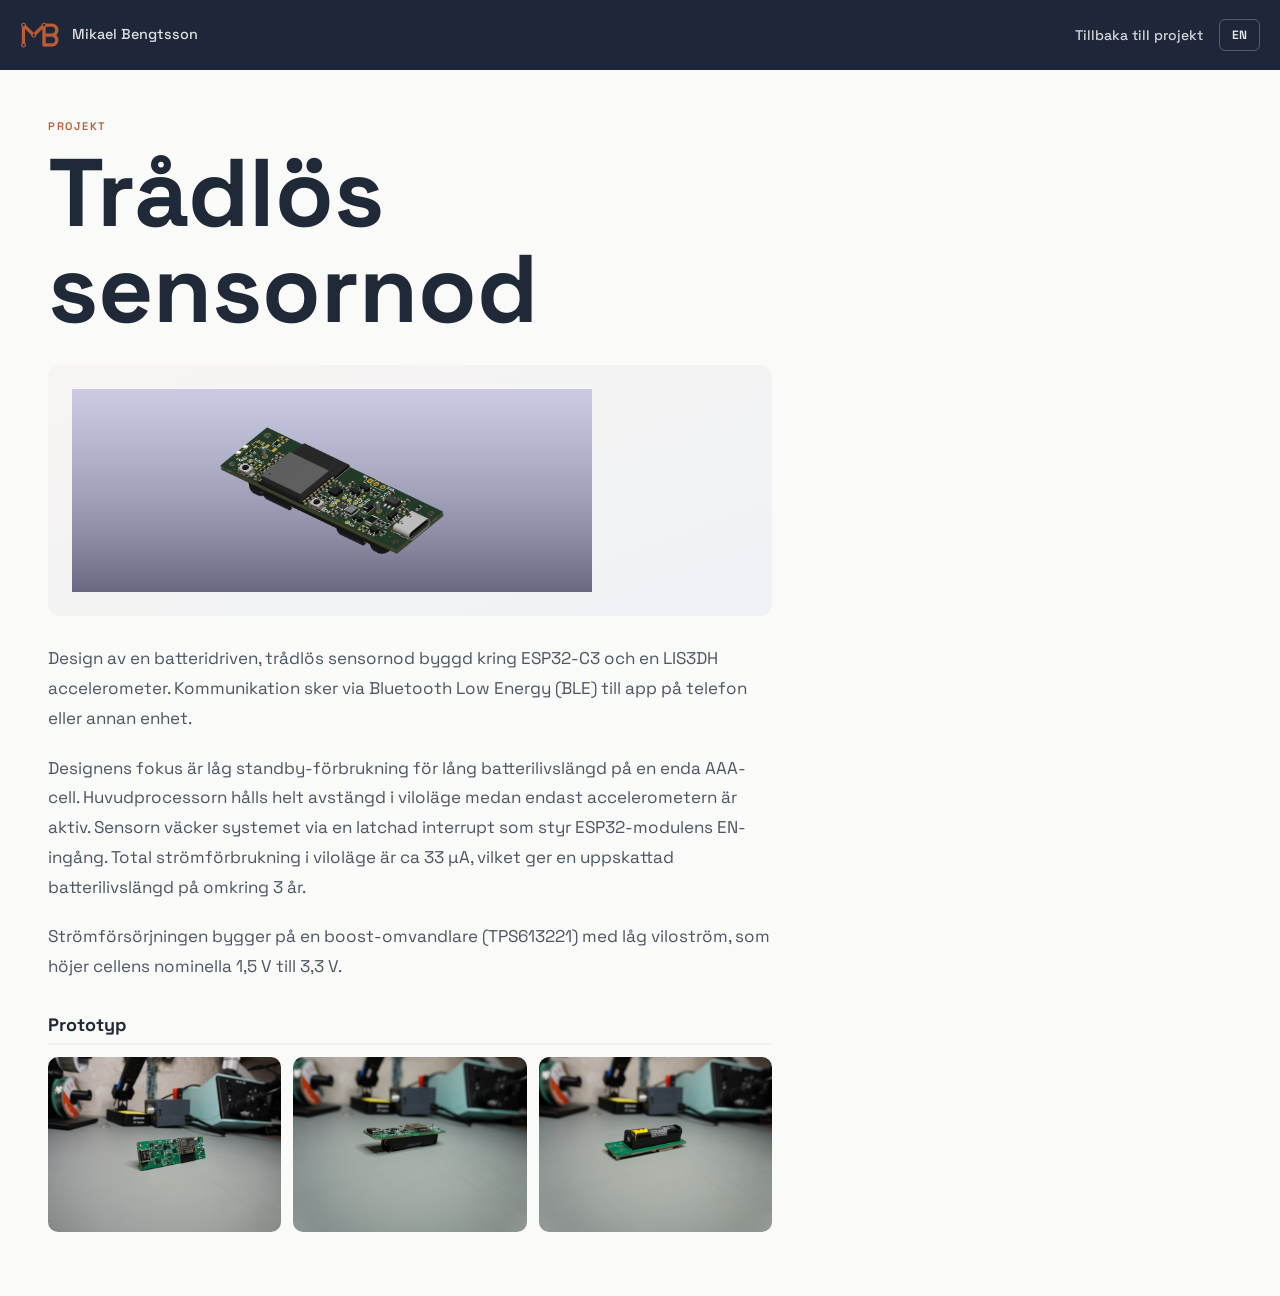
==== projects/bouncy.html @ 78fda026 "add sensor node to project" ====
<!DOCTYPE html>
<html lang="sv">
<head>
  <meta charset="utf-8" />
  <meta name="viewport" content="width=device-width, initial-scale=1, shrink-to-fit=no" />
  <meta name="description" content="Trådlös BLE-sensornod med ESP32-C3 — låg viloström och lång batteritid på AAA-cell." />
  <title>Trådlös sensornod — Projekt | Mikael Bengtsson Elektrotekniska AB</title>
  <link rel="icon" type="image/x-icon" href="../assets/img/favicon.ico" />
  <script src="https://use.fontawesome.com/releases/v6.3.0/js/all.js" crossorigin="anonymous"></script>
  <link href="https://fonts.googleapis.com/css2?family=Space+Grotesk:wght@300;400;500;600;700&display=swap" rel="stylesheet" />
  <link href="../css/styles.css" rel="stylesheet" />
  <style>
    *, body, p, a, button { font-family: 'Space Grotesk', -apple-system, BlinkMacSystemFont, 'Segoe UI', sans-serif !important; }
    h1, h2, h3 { font-family: 'Space Grotesk', sans-serif !important; text-transform: none !important; font-weight: 700 !important; color: #1f2937 !important; }
    body.project-detail-page {
      background: #fafaf9; color: #4b5563; margin: 0;
      padding-top: 70px !important;
      padding-left: 0 !important;
      text-align: left;
    }
    .project-topnav {
      position: fixed; top: 0; left: 0; right: 0; z-index: 1031;
      background: #1e2739; min-height: 70px;
      display: flex; align-items: center; justify-content: space-between;
      padding: 0 1.25rem;
    }
    .project-topnav-brand {
      display: flex; align-items: center; gap: 12px;
      color: #fff; text-decoration: none !important;
    }
    .project-topnav-brand img { width: 40px; height: 40px; object-fit: contain; }
    .project-topnav-brand span { font-size: 0.9rem; font-weight: 500; color: rgba(255,255,255,0.85); }
    .project-topnav-actions { display: flex; align-items: center; gap: 16px; }
    .project-back-link {
      color: rgba(255,255,255,0.8) !important;
      font-size: 0.875rem; font-weight: 500;
      text-decoration: none !important;
    }
    .project-back-link:hover { color: #fff !important; }
    .project-back-link i { margin-right: 6px; }
    .lang-btn {
      background: transparent; border: 1px solid rgba(255,255,255,0.25);
      color: rgba(255,255,255,0.9); font-size: 0.75rem; font-weight: 600;
      padding: 6px 12px; border-radius: 6px; cursor: pointer;
    }
    .lang-btn:hover { border-color: #bd5d38; color: #bd5d38; }
    .project-page {
      max-width: 820px;
      margin: 0;
      padding: 3rem 3rem 4rem;
      text-align: left;
    }
    @media (max-width: 768px) { .project-page { padding: 2.5rem 1.5rem 3rem; } }
    @media (max-width: 480px) { .project-page { padding: 2rem 1rem 3rem; } }
    .project-eyebrow {
      font-size: 11px; font-weight: 600; letter-spacing: 0.14em;
      text-transform: uppercase; color: #bd5d38; margin-bottom: 10px;
    }
    .project-hero-img {
      background: linear-gradient(160deg, #f8f4f2 0%, #eef2f6 100%);
      border-radius: 12px; padding: 24px; margin: 28px 0;
      display: flex;
      justify-content: flex-start;
      align-items: center;
    }
    .project-hero-img img {
      max-width: min(100%, 520px);
      max-height: 280px;
      object-fit: contain;
      display: block;
    }
    .project-body p { font-size: 1.0625rem; line-height: 1.75; margin-bottom: 1.25rem; }
    .project-section-title {
      font-size: 1.125rem !important; margin: 2rem 0 0.75rem !important;
      padding-bottom: 0.5rem; border-bottom: 2px solid #f3f4f6;
    }
    .project-photo-grid {
      display: grid;
      grid-template-columns: repeat(3, 1fr);
      gap: 12px;
      margin-top: 12px;
    }
    @media (max-width: 640px) {
      .project-photo-grid { grid-template-columns: 1fr; }
    }
    .project-photo-grid figure { margin: 0; }
    .project-photo-thumb {
      display: block;
      width: 100%;
      padding: 0;
      border: none;
      border-radius: 10px;
      overflow: hidden;
      background: #eef2f6;
      cursor: zoom-in;
      transition: box-shadow 0.18s ease, transform 0.18s ease;
    }
    .project-photo-thumb:hover {
      box-shadow: 0 8px 20px rgba(0,0,0,0.12);
      transform: translateY(-2px);
    }
    .project-photo-thumb img {
      width: 100%;
      aspect-ratio: 4 / 3;
      object-fit: cover;
      display: block;
    }
    .photo-lightbox {
      position: fixed;
      inset: 0;
      z-index: 2000;
      display: flex;
      align-items: center;
      justify-content: center;
      padding: 2rem;
      background: rgba(15, 20, 30, 0.92);
      opacity: 0;
      visibility: hidden;
      transition: opacity 0.2s ease, visibility 0.2s ease;
    }
    .photo-lightbox.is-open {
      opacity: 1;
      visibility: visible;
    }
    .photo-lightbox img {
      max-width: min(100%, 1100px);
      max-height: calc(100vh - 4rem);
      object-fit: contain;
      border-radius: 6px;
      box-shadow: 0 16px 48px rgba(0,0,0,0.35);
    }
    .photo-lightbox-close {
      position: absolute;
      top: 1rem;
      right: 1.25rem;
      width: 44px;
      height: 44px;
      border: none;
      border-radius: 50%;
      background: rgba(255,255,255,0.12);
      color: #fff;
      font-size: 1.75rem;
      line-height: 1;
      cursor: pointer;
      transition: background 0.18s ease;
    }
    .photo-lightbox-close:hover { background: rgba(255,255,255,0.22); }
    body.lightbox-open { overflow: hidden; }
  </style>
</head>
<body class="project-detail-page">

  <header class="project-topnav">
    <a href="../index.html" class="project-topnav-brand">
      <img src="../assets/img/mb_logo.png" alt="MB Logo">
      <span>Mikael Bengtsson</span>
    </a>
    <div class="project-topnav-actions">
      <a href="../index.html#interests" class="project-back-link">
        <i class="fas fa-arrow-left"></i>
        <span data-lang-sv="Tillbaka till projekt" data-lang-en="Back to projects">Tillbaka till projekt</span>
      </a>
      <button type="button" class="lang-btn" id="langToggle" onclick="toggleLanguage()">EN</button>
    </div>
  </header>

  <main class="project-page">
    <div class="project-eyebrow" data-lang-sv="Projekt" data-lang-en="Project">Projekt</div>
    <h1 data-lang-sv="Trådlös sensornod" data-lang-en="Wireless sensor node">Trådlös sensornod</h1>

    <div class="project-hero-img">
      <img src="../assets/img/projects/bouncy/EA-0002.png" alt="Kretskortsrendering EA-0002">
    </div>

    <div class="project-body">
      <p data-lang-sv="Design av en batteridriven, trådlös sensornod byggd kring ESP32-C3 och en LIS3DH accelerometer. Kommunikation sker via Bluetooth Low Energy (BLE) till app på telefon eller annan enhet."
         data-lang-en="Design of a battery-powered wireless sensor node built around ESP32-C3 and an LIS3DH accelerometer. Communication is via Bluetooth Low Energy (BLE) to an app on a phone or other device.">
        Design av en batteridriven, trådlös sensornod byggd kring ESP32-C3 och en LIS3DH accelerometer. Kommunikation sker via Bluetooth Low Energy (BLE) till app på telefon eller annan enhet.
      </p>
      <p data-lang-sv="Designens fokus är låg standby-förbrukning för lång batterilivslängd på en enda AAA-cell. Huvudprocessorn hålls helt avstängd i viloläge medan endast accelerometern är aktiv. Sensorn väcker systemet via en latchad interrupt som styr ESP32-modulens EN-ingång. Total strömförbrukning i viloläge är ca 33 µA, vilket ger en uppskattad batterilivslängd på omkring 3 år."
         data-lang-en="The design focus is low standby consumption for long battery life on a single AAA cell. The main processor is fully powered off in sleep while only the accelerometer is active. The sensor wakes the system via a latched interrupt that controls the ESP32 module's EN input. Total idle current is approximately 33 µA, giving an estimated battery life of around 3 years.">
        Designens fokus är låg standby-förbrukning för lång batterilivslängd på en enda AAA-cell. Huvudprocessorn hålls helt avstängd i viloläge medan endast accelerometern är aktiv. Sensorn väcker systemet via en latchad interrupt som styr ESP32-modulens EN-ingång. Total strömförbrukning i viloläge är ca 33 µA, vilket ger en uppskattad batterilivslängd på omkring 3 år.
      </p>
      <p data-lang-sv="Strömförsörjningen bygger på en boost-omvandlare (TPS613221) med låg viloström, som höjer cellens nominella 1,5 V till 3,3 V."
         data-lang-en="The power supply uses a low-quiescent boost converter (TPS613221) that steps the cell's nominal 1.5 V up to 3.3 V.">
        Strömförsörjningen bygger på en boost-omvandlare (TPS613221) med låg viloström, som höjer cellens nominella 1,5 V till 3,3 V.
      </p>
    </div>

    <h2 class="project-section-title" data-lang-sv="Prototyp" data-lang-en="Prototype">Prototyp</h2>
    <div class="project-photo-grid">
      <figure>
        <button type="button" class="project-photo-thumb" data-full-src="../assets/img/projects/bouncy/DSC00104.JPG" aria-label="Förstora bild 1">
          <img src="../assets/img/projects/bouncy/DSC00104.JPG" alt="Prototyp av sensornod">
        </button>
      </figure>
      <figure>
        <button type="button" class="project-photo-thumb" data-full-src="../assets/img/projects/bouncy/DSC00110.JPG" aria-label="Förstora bild 2">
          <img src="../assets/img/projects/bouncy/DSC00110.JPG" alt="Prototyp av sensornod">
        </button>
      </figure>
      <figure>
        <button type="button" class="project-photo-thumb" data-full-src="../assets/img/projects/bouncy/DSC00111.JPG" aria-label="Förstora bild 3">
          <img src="../assets/img/projects/bouncy/DSC00111.JPG" alt="Prototyp av sensornod">
        </button>
      </figure>
    </div>
  </main>

  <div id="photoLightbox" class="photo-lightbox" role="dialog" aria-modal="true" aria-hidden="true">
    <button type="button" class="photo-lightbox-close" id="photoLightboxClose" aria-label="Stäng">&times;</button>
    <img src="" alt="" id="photoLightboxImg">
  </div>

  <script>
    function setLanguage(lang) {
      localStorage.setItem('selectedLanguage', lang);
      document.getElementById('langToggle').textContent = lang === 'sv' ? 'EN' : 'SE';
      document.querySelectorAll('[data-lang-en], [data-lang-sv]').forEach(el => {
        const text = lang === 'en' ? el.getAttribute('data-lang-en') : el.getAttribute('data-lang-sv');
        if (!text) return;
        if (text.includes('<')) { el.innerHTML = text; } else { el.textContent = text; }
      });
    }
    function toggleLanguage() {
      const next = (localStorage.getItem('selectedLanguage') || 'sv') === 'sv' ? 'en' : 'sv';
      setLanguage(next);
    }
    function openPhotoLightbox(src, alt) {
      const lightbox = document.getElementById('photoLightbox');
      const img = document.getElementById('photoLightboxImg');
      img.src = src;
      img.alt = alt;
      lightbox.classList.add('is-open');
      lightbox.setAttribute('aria-hidden', 'false');
      document.body.classList.add('lightbox-open');
    }
    function closePhotoLightbox() {
      const lightbox = document.getElementById('photoLightbox');
      lightbox.classList.remove('is-open');
      lightbox.setAttribute('aria-hidden', 'true');
      document.body.classList.remove('lightbox-open');
      document.getElementById('photoLightboxImg').src = '';
    }

    document.addEventListener('DOMContentLoaded', () => {
      setLanguage(localStorage.getItem('selectedLanguage') || 'sv');

      document.querySelectorAll('.project-photo-thumb').forEach(btn => {
        btn.addEventListener('click', () => {
          const img = btn.querySelector('img');
          openPhotoLightbox(btn.dataset.fullSrc, img.alt);
        });
      });
      document.getElementById('photoLightboxClose').addEventListener('click', closePhotoLightbox);
      document.getElementById('photoLightbox').addEventListener('click', e => {
        if (e.target.id === 'photoLightbox') closePhotoLightbox();
      });
      document.addEventListener('keydown', e => {
        if (e.key === 'Escape') closePhotoLightbox();
      });
    });
  </script>
</body>
</html>
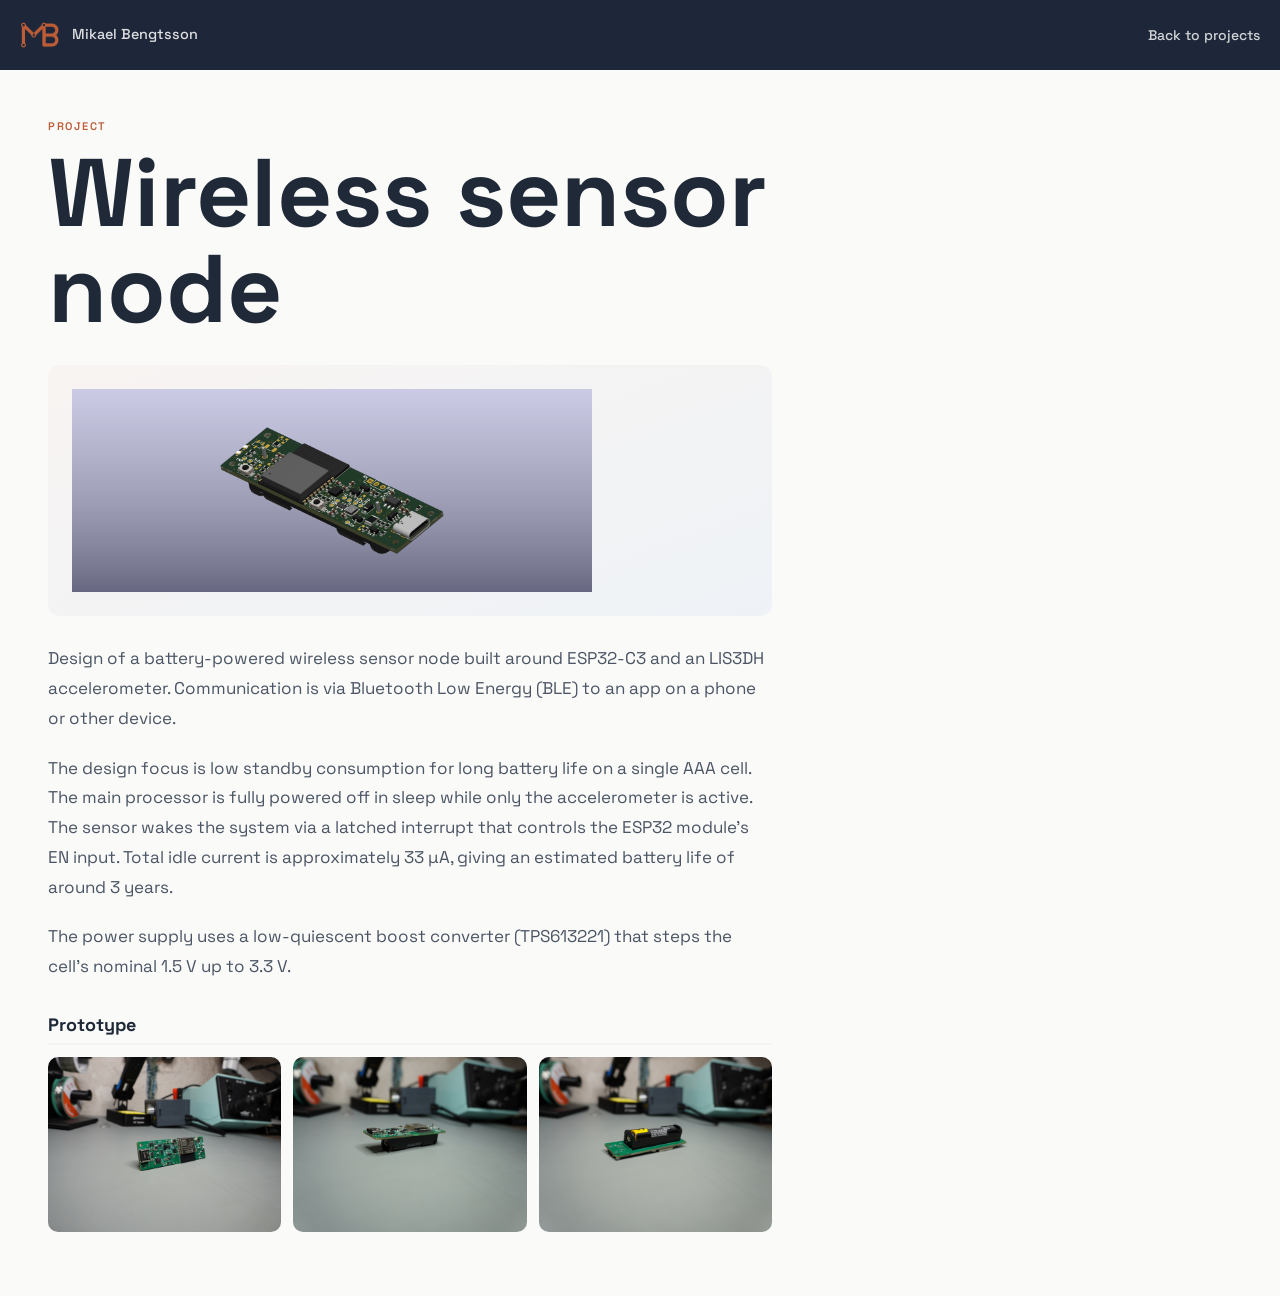
==== commit 25ad46e0: "More work on the text in flipdot project. Changed to english only in project pages" ====
--- a/projects/bouncy.html
+++ b/projects/bouncy.html
@@ -3,8 +3,8 @@
 <head>
   <meta charset="utf-8" />
   <meta name="viewport" content="width=device-width, initial-scale=1, shrink-to-fit=no" />
-  <meta name="description" content="Trådlös BLE-sensornod med ESP32-C3 — låg viloström och lång batteritid på AAA-cell." />
-  <title>Trådlös sensornod — Projekt | Mikael Bengtsson Elektrotekniska AB</title>
+  <meta name="description" content="Wireless BLE sensor node with ESP32-C3 — low quiescent current and long battery life on a AAA cell." />
+  <title>Wireless sensor node — Project | Mikael Bengtsson Elektrotekniska AB</title>
   <link rel="icon" type="image/x-icon" href="../assets/img/favicon.ico" />
   <script src="https://use.fontawesome.com/releases/v6.3.0/js/all.js" crossorigin="anonymous"></script>
   <link href="https://fonts.googleapis.com/css2?family=Space+Grotesk:wght@300;400;500;600;700&display=swap" rel="stylesheet" />
@@ -158,74 +158,51 @@
     <div class="project-topnav-actions">
       <a href="../index.html#interests" class="project-back-link">
         <i class="fas fa-arrow-left"></i>
-        <span data-lang-sv="Tillbaka till projekt" data-lang-en="Back to projects">Tillbaka till projekt</span>
+        <span>Back to projects</span>
       </a>
-      <button type="button" class="lang-btn" id="langToggle" onclick="toggleLanguage()">EN</button>
     </div>
   </header>
 
   <main class="project-page">
-    <div class="project-eyebrow" data-lang-sv="Projekt" data-lang-en="Project">Projekt</div>
-    <h1 data-lang-sv="Trådlös sensornod" data-lang-en="Wireless sensor node">Trådlös sensornod</h1>
+    <div class="project-eyebrow">Project</div>
+    <h1>Wireless sensor node</h1>
 
     <div class="project-hero-img">
-      <img src="../assets/img/projects/bouncy/EA-0002.png" alt="Kretskortsrendering EA-0002">
+      <img src="../assets/img/projects/bouncy/EA-0002.png" alt="PCB rendering EA-0002">
     </div>
 
     <div class="project-body">
-      <p data-lang-sv="Design av en batteridriven, trådlös sensornod byggd kring ESP32-C3 och en LIS3DH accelerometer. Kommunikation sker via Bluetooth Low Energy (BLE) till app på telefon eller annan enhet."
-         data-lang-en="Design of a battery-powered wireless sensor node built around ESP32-C3 and an LIS3DH accelerometer. Communication is via Bluetooth Low Energy (BLE) to an app on a phone or other device.">
-        Design av en batteridriven, trådlös sensornod byggd kring ESP32-C3 och en LIS3DH accelerometer. Kommunikation sker via Bluetooth Low Energy (BLE) till app på telefon eller annan enhet.
-      </p>
-      <p data-lang-sv="Designens fokus är låg standby-förbrukning för lång batterilivslängd på en enda AAA-cell. Huvudprocessorn hålls helt avstängd i viloläge medan endast accelerometern är aktiv. Sensorn väcker systemet via en latchad interrupt som styr ESP32-modulens EN-ingång. Total strömförbrukning i viloläge är ca 33 µA, vilket ger en uppskattad batterilivslängd på omkring 3 år."
-         data-lang-en="The design focus is low standby consumption for long battery life on a single AAA cell. The main processor is fully powered off in sleep while only the accelerometer is active. The sensor wakes the system via a latched interrupt that controls the ESP32 module's EN input. Total idle current is approximately 33 µA, giving an estimated battery life of around 3 years.">
-        Designens fokus är låg standby-förbrukning för lång batterilivslängd på en enda AAA-cell. Huvudprocessorn hålls helt avstängd i viloläge medan endast accelerometern är aktiv. Sensorn väcker systemet via en latchad interrupt som styr ESP32-modulens EN-ingång. Total strömförbrukning i viloläge är ca 33 µA, vilket ger en uppskattad batterilivslängd på omkring 3 år.
-      </p>
-      <p data-lang-sv="Strömförsörjningen bygger på en boost-omvandlare (TPS613221) med låg viloström, som höjer cellens nominella 1,5 V till 3,3 V."
-         data-lang-en="The power supply uses a low-quiescent boost converter (TPS613221) that steps the cell's nominal 1.5 V up to 3.3 V.">
-        Strömförsörjningen bygger på en boost-omvandlare (TPS613221) med låg viloström, som höjer cellens nominella 1,5 V till 3,3 V.
-      </p>
-    </div>
-
-    <h2 class="project-section-title" data-lang-sv="Prototyp" data-lang-en="Prototype">Prototyp</h2>
+      <p>Design of a battery-powered wireless sensor node built around ESP32-C3 and an LIS3DH accelerometer. Communication is via Bluetooth Low Energy (BLE) to an app on a phone or other device.</p>
+      <p>The design focus is low standby consumption for long battery life on a single AAA cell. The main processor is fully powered off in sleep while only the accelerometer is active. The sensor wakes the system via a latched interrupt that controls the ESP32 module's EN input. Total idle current is approximately 33 µA, giving an estimated battery life of around 3 years.</p>
+      <p>The power supply uses a low-quiescent boost converter (TPS613221) that steps the cell's nominal 1.5 V up to 3.3 V.</p>
+    </div>
+
+    <h2 class="project-section-title">Prototype</h2>
     <div class="project-photo-grid">
       <figure>
-        <button type="button" class="project-photo-thumb" data-full-src="../assets/img/projects/bouncy/DSC00104.JPG" aria-label="Förstora bild 1">
-          <img src="../assets/img/projects/bouncy/DSC00104.JPG" alt="Prototyp av sensornod">
+        <button type="button" class="project-photo-thumb" data-full-src="../assets/img/projects/bouncy/DSC00104.JPG" aria-label="Enlarge image 1">
+          <img src="../assets/img/projects/bouncy/DSC00104.JPG" alt="Prototype sensor node">
         </button>
       </figure>
       <figure>
-        <button type="button" class="project-photo-thumb" data-full-src="../assets/img/projects/bouncy/DSC00110.JPG" aria-label="Förstora bild 2">
-          <img src="../assets/img/projects/bouncy/DSC00110.JPG" alt="Prototyp av sensornod">
+        <button type="button" class="project-photo-thumb" data-full-src="../assets/img/projects/bouncy/DSC00110.JPG" aria-label="Enlarge image 2">
+          <img src="../assets/img/projects/bouncy/DSC00110.JPG" alt="Prototype sensor node">
         </button>
       </figure>
       <figure>
-        <button type="button" class="project-photo-thumb" data-full-src="../assets/img/projects/bouncy/DSC00111.JPG" aria-label="Förstora bild 3">
-          <img src="../assets/img/projects/bouncy/DSC00111.JPG" alt="Prototyp av sensornod">
+        <button type="button" class="project-photo-thumb" data-full-src="../assets/img/projects/bouncy/DSC00111.JPG" aria-label="Enlarge image 3">
+          <img src="../assets/img/projects/bouncy/DSC00111.JPG" alt="Prototype sensor node">
         </button>
       </figure>
     </div>
   </main>
 
   <div id="photoLightbox" class="photo-lightbox" role="dialog" aria-modal="true" aria-hidden="true">
-    <button type="button" class="photo-lightbox-close" id="photoLightboxClose" aria-label="Stäng">&times;</button>
+    <button type="button" class="photo-lightbox-close" id="photoLightboxClose" aria-label="Close">&times;</button>
     <img src="" alt="" id="photoLightboxImg">
   </div>
 
   <script>
-    function setLanguage(lang) {
-      localStorage.setItem('selectedLanguage', lang);
-      document.getElementById('langToggle').textContent = lang === 'sv' ? 'EN' : 'SE';
-      document.querySelectorAll('[data-lang-en], [data-lang-sv]').forEach(el => {
-        const text = lang === 'en' ? el.getAttribute('data-lang-en') : el.getAttribute('data-lang-sv');
-        if (!text) return;
-        if (text.includes('<')) { el.innerHTML = text; } else { el.textContent = text; }
-      });
-    }
-    function toggleLanguage() {
-      const next = (localStorage.getItem('selectedLanguage') || 'sv') === 'sv' ? 'en' : 'sv';
-      setLanguage(next);
-    }
     function openPhotoLightbox(src, alt) {
       const lightbox = document.getElementById('photoLightbox');
       const img = document.getElementById('photoLightboxImg');
@@ -244,8 +221,6 @@
     }
 
     document.addEventListener('DOMContentLoaded', () => {
-      setLanguage(localStorage.getItem('selectedLanguage') || 'sv');
-
       document.querySelectorAll('.project-photo-thumb').forEach(btn => {
         btn.addEventListener('click', () => {
           const img = btn.querySelector('img');
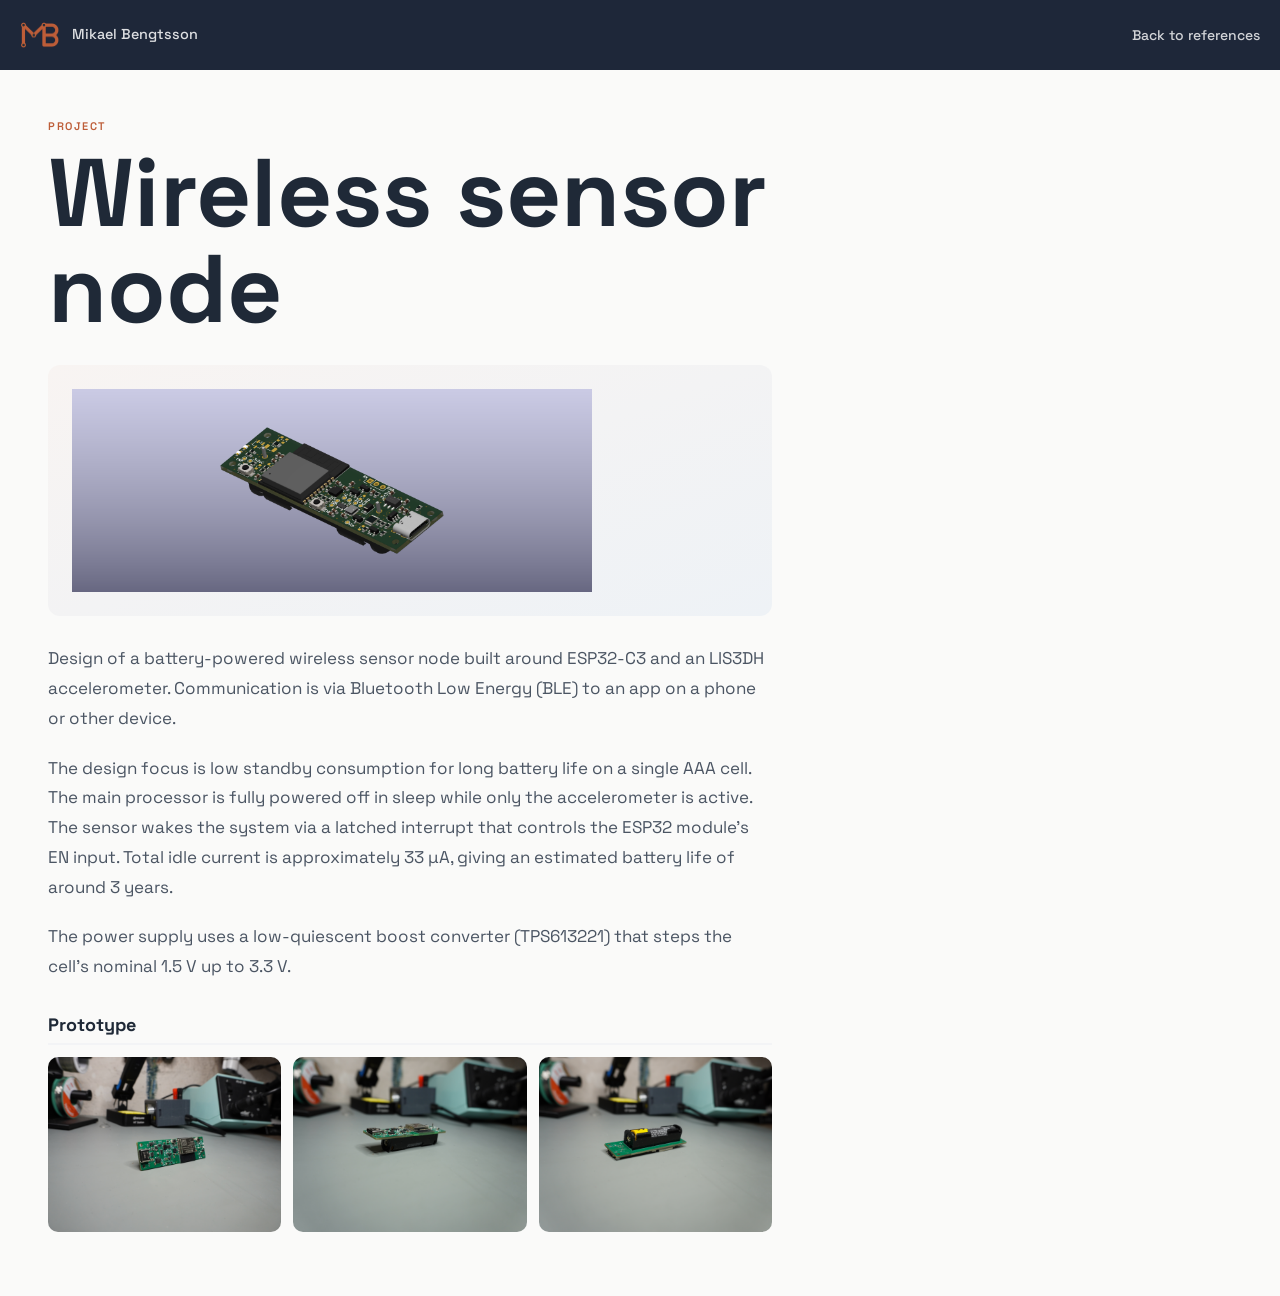
==== commit 9b03fb0f: "update reference. Add tangen" ====
--- a/projects/bouncy.html
+++ b/projects/bouncy.html
@@ -158,7 +158,7 @@
     <div class="project-topnav-actions">
       <a href="../index.html#interests" class="project-back-link">
         <i class="fas fa-arrow-left"></i>
-        <span>Back to projects</span>
+        <span>Back to references</span>
       </a>
     </div>
   </header>
